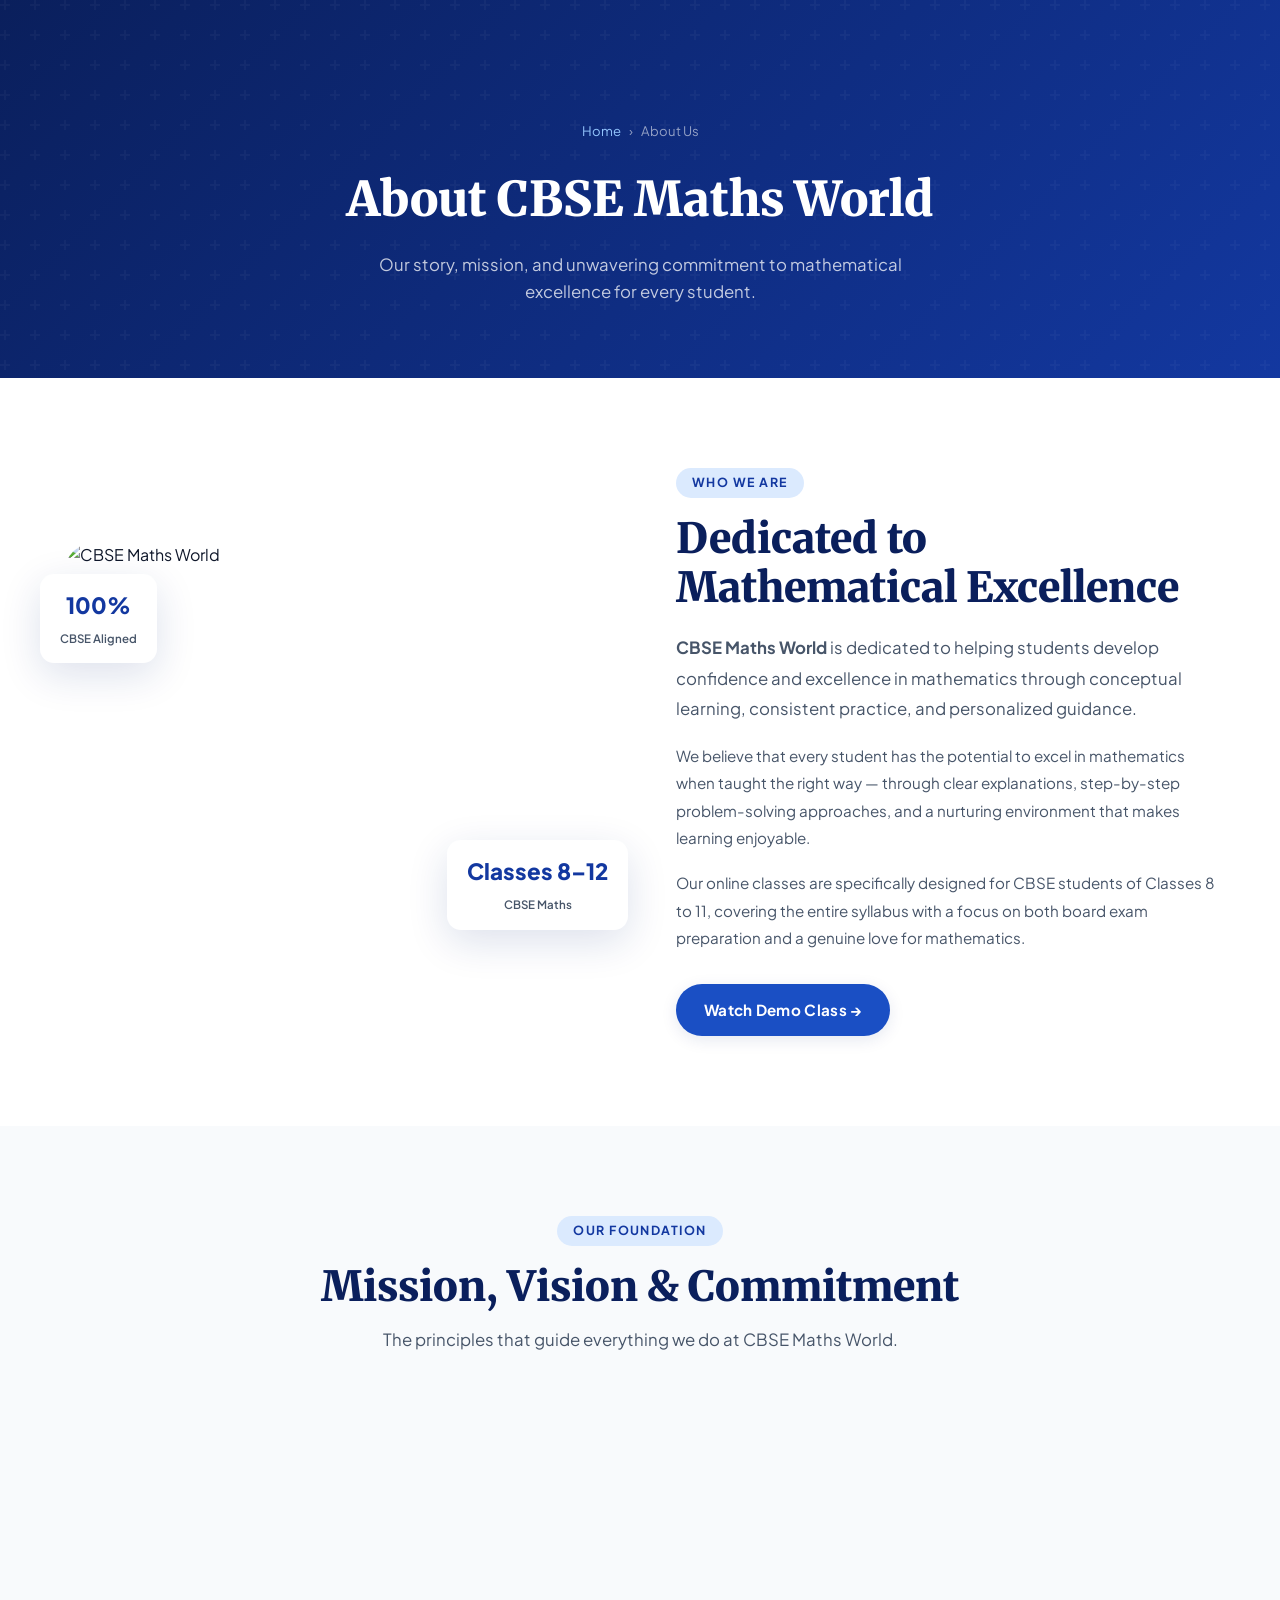
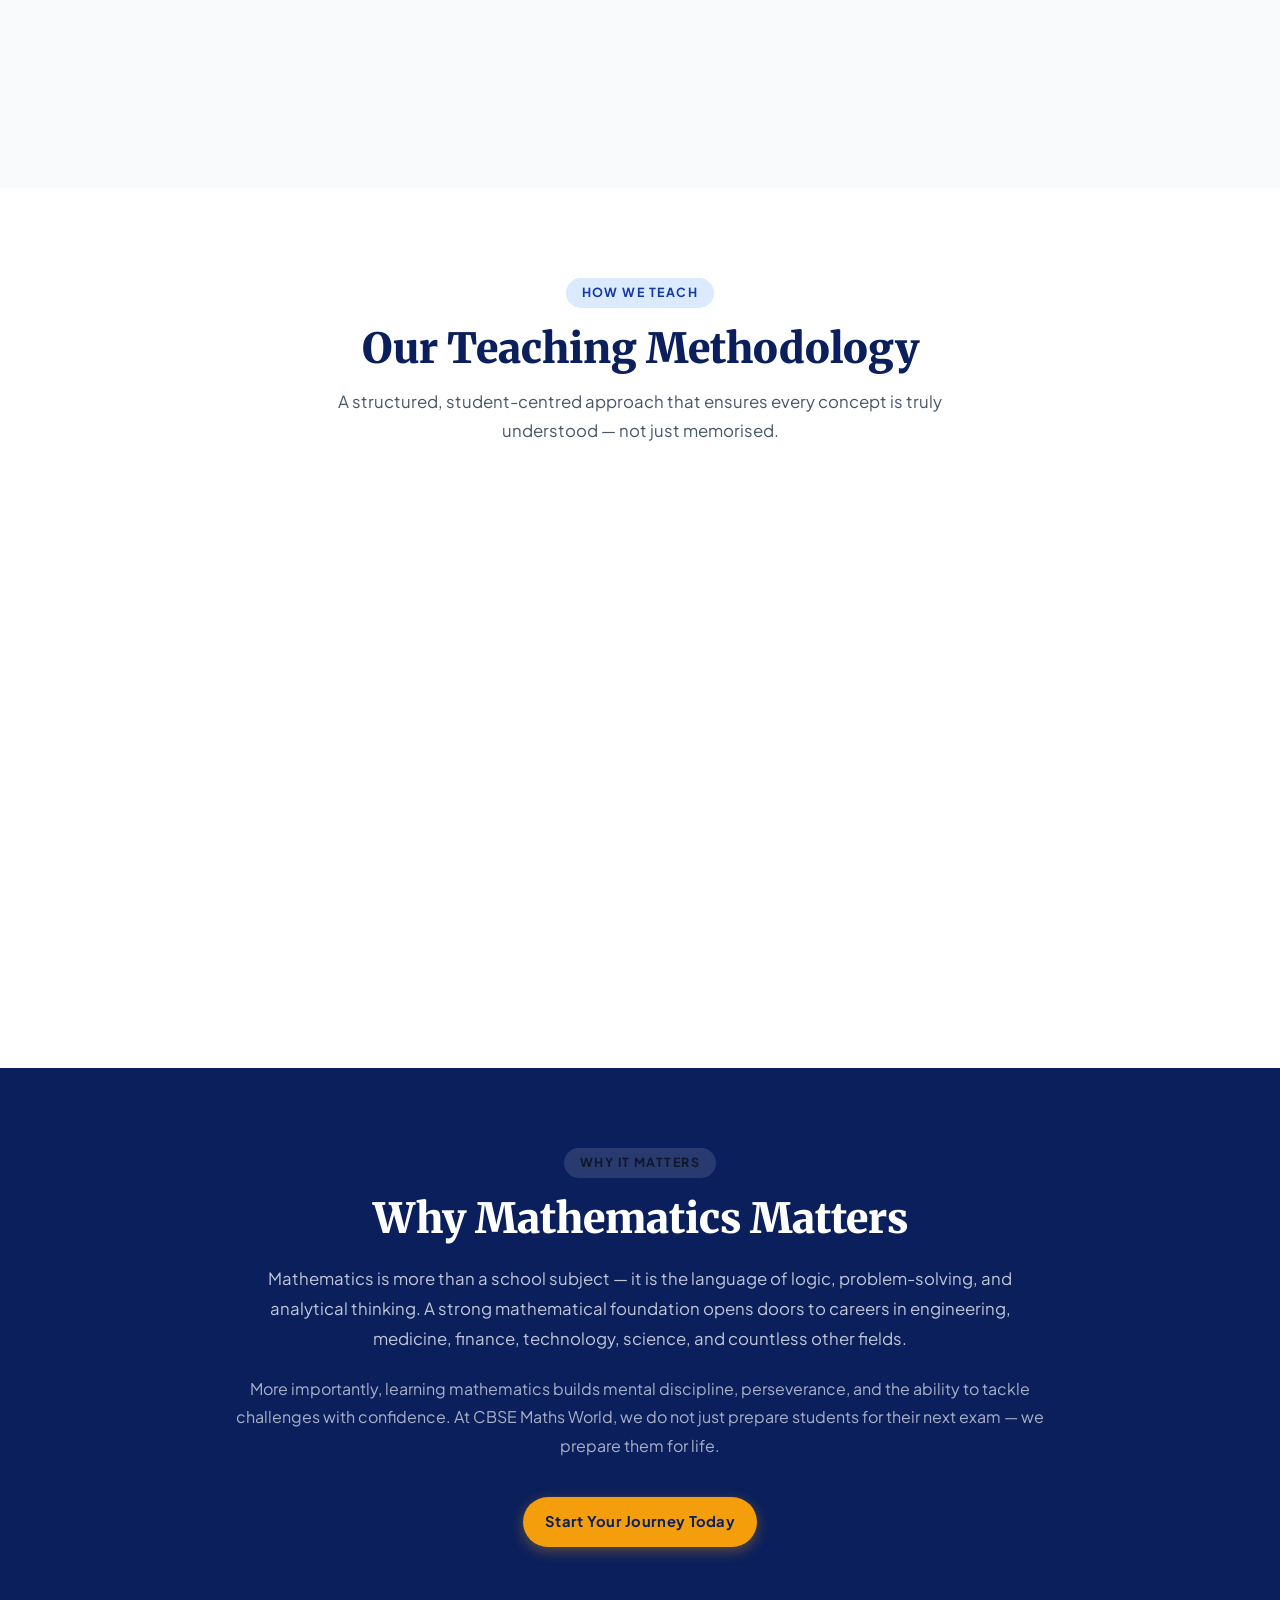
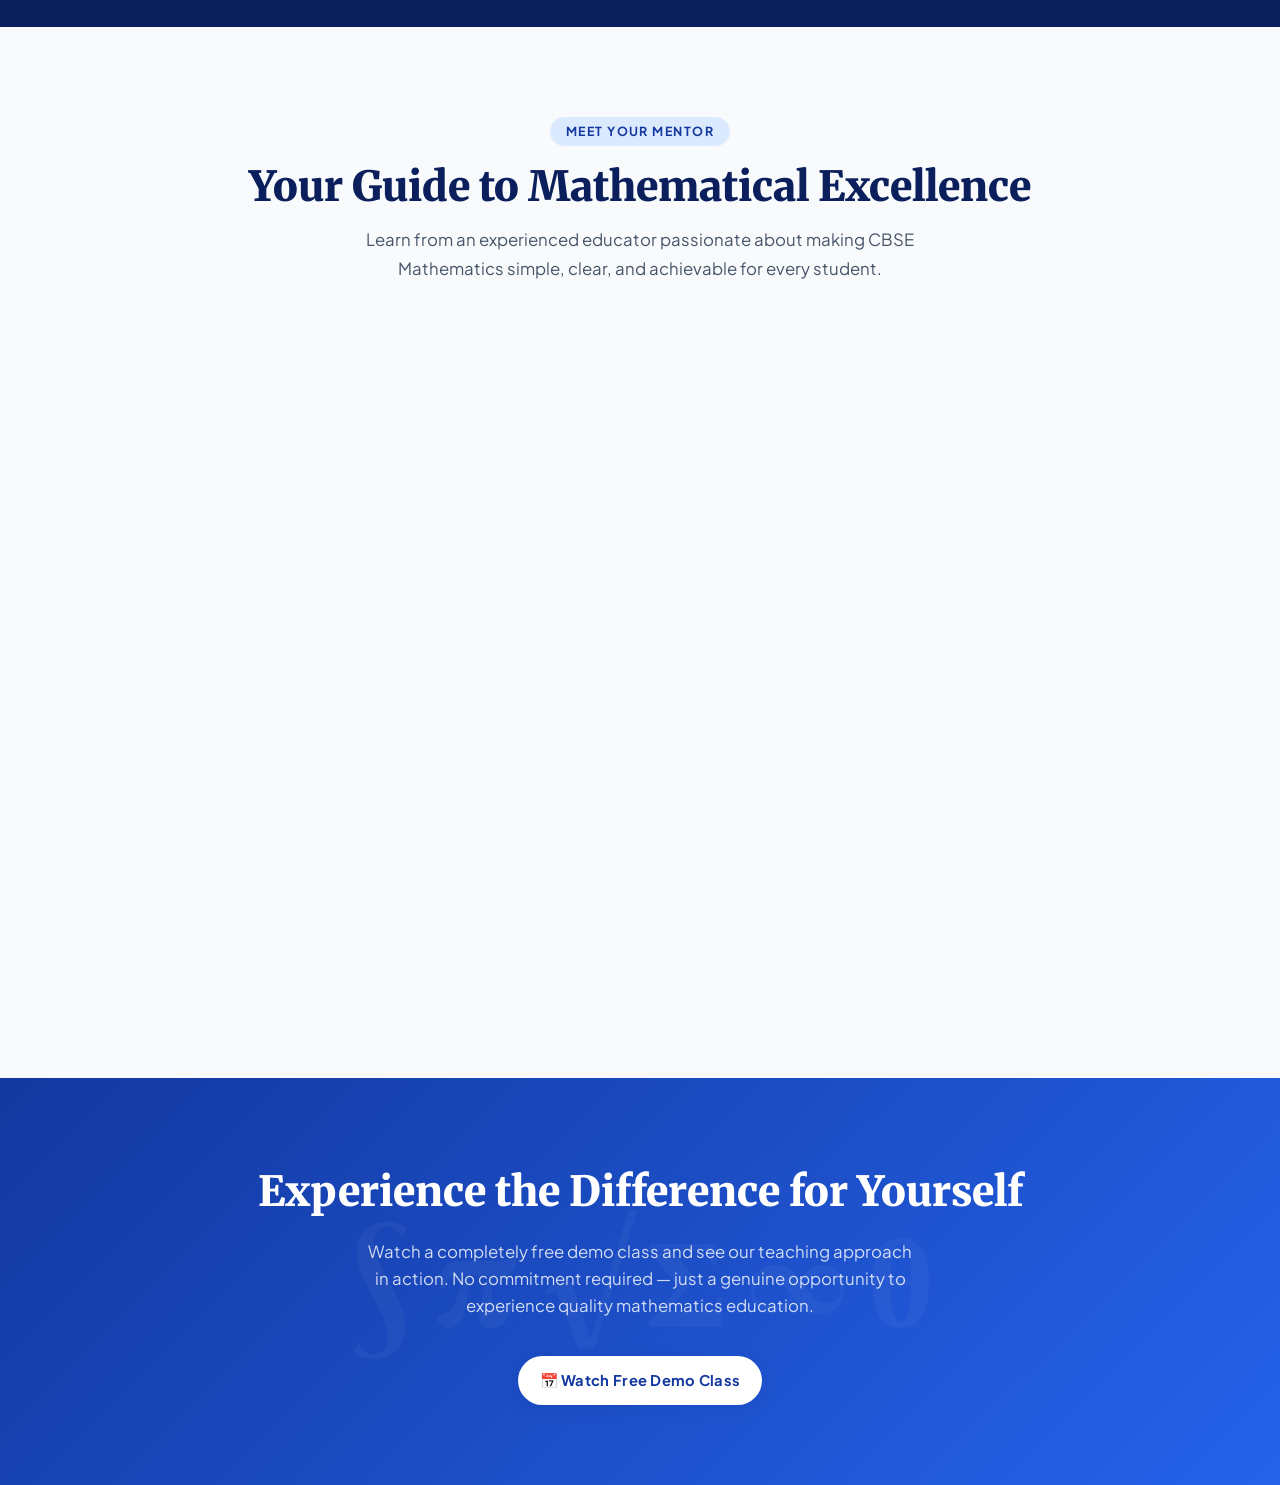
==== pages/about.html @ 52f7e792 "Initial commit" ====
<!DOCTYPE html>
<html lang="en">
<head>
  <meta charset="UTF-8">
  <meta name="viewport" content="width=device-width, initial-scale=1.0">
  <title>About Us | CBSE Maths World</title>
  <meta name="description" content="Learn about CBSE Maths World — our mission, vision, teaching methodology, and commitment to student success in CBSE Mathematics.">
  <link rel="stylesheet" href="../css/style.css">
</head>
<body data-page="About Us">

<div id="nav-placeholder"></div>

<!-- Page Hero -->
<section class="page-hero">
  <div class="container">
    <div class="breadcrumb">
      <a href="../index.html">Home</a>
      <span>›</span>
      <span>About Us</span>
    </div>
    <h1>About CBSE Maths World</h1>
    <p>Our story, mission, and unwavering commitment to mathematical excellence for every student.</p>
  </div>
</section>

<!-- ============ INTRO ============ -->
<section class="about-intro">
  <div class="container">
    <div class="about-grid">
      <div class="about-image-block">
        <img 
          src="../images/institution.jpeg" 
          alt="CBSE Maths World" 
          style="width:100%;height:420px;object-fit:cover;border-radius:var(--radius-xl);"
        >
        <div class="about-stat-chip chip-1">
          <strong>Classes 8–12</strong>
          <span>CBSE Maths</span>
        </div>
        <div class="about-stat-chip chip-2">
          <strong>100%</strong>
          <span>CBSE Aligned</span>
        </div>
      </div>
      <div>
        <div class="section-label">Who We Are</div>
        <h2 class="section-title" style="margin-bottom:20px;">Dedicated to Mathematical Excellence</h2>
        <p style="font-size:1.05rem;color:var(--grey-600);line-height:1.8;margin-bottom:18px;">
          <strong>CBSE Maths World</strong> is dedicated to helping students develop confidence and excellence in mathematics through conceptual learning, consistent practice, and personalized guidance.
        </p>
        <p style="font-size:.95rem;color:var(--grey-600);line-height:1.8;margin-bottom:18px;">
          We believe that every student has the potential to excel in mathematics when taught the right way — through clear explanations, step-by-step problem-solving approaches, and a nurturing environment that makes learning enjoyable.
        </p>
        <p style="font-size:.95rem;color:var(--grey-600);line-height:1.8;margin-bottom:32px;">
          Our online classes are specifically designed for CBSE students of Classes 8 to 11, covering the entire syllabus with a focus on both board exam preparation and a genuine love for mathematics.
        </p>
        <a href="../pages/contact.html" class="btn btn-blue">Watch Demo Class →</a>
      </div>
    </div>
  </div>
</section>

<!-- ============ MISSION VISION COMMITMENT ============ -->
<section style="background:var(--grey-50);">
  <div class="container">
    <div class="text-center">
      <div class="section-label">Our Foundation</div>
      <h2 class="section-title">Mission, Vision & Commitment</h2>
      <p class="section-subtitle">The principles that guide everything we do at CBSE Maths World.</p>
    </div>
    <div class="mvv-grid">
      <div class="mvv-card card-mission fade-in">
        <div class="mvv-icon">🎯</div>
        <h3>Our Mission</h3>
        <p>To make CBSE Mathematics accessible, understandable, and enjoyable for every student through simple, conceptual, and exam-oriented teaching that builds lasting confidence and academic success.</p>
      </div>
      <div class="mvv-card card-vision fade-in fade-in-delay-1">
        <div class="mvv-icon">🔭</div>
        <h3>Our Vision</h3>
        <p>To become the most trusted online destination for CBSE Mathematics education — where every student experiences the joy of understanding mathematics and achieves their highest potential in examinations and beyond.</p>
      </div>
      <div class="mvv-card card-commit fade-in fade-in-delay-2">
        <div class="mvv-icon">🤝</div>
        <h3>Our Commitment</h3>
        <p>We are committed to every student's growth — providing consistent support, honest feedback, regular progress updates, and an encouraging environment where no student is left behind.</p>
      </div>
    </div>
  </div>
</section>

<!-- ============ TEACHING METHODOLOGY ============ -->
<section style="background:var(--white);">
  <div class="container">
    <div class="text-center">
      <div class="section-label">How We Teach</div>
      <h2 class="section-title">Our Teaching Methodology</h2>
      <p class="section-subtitle">A structured, student-centred approach that ensures every concept is truly understood — not just memorised.</p>
    </div>
    <div class="methodology-grid">
      <div class="method-item fade-in">
        <div class="method-num">1</div>
        <div>
          <h4>Concept Introduction</h4>
          <p>Each topic begins with a clear, engaging introduction that connects mathematics to real-life situations, making abstract concepts immediately relatable and understandable.</p>
        </div>
      </div>
      <div class="method-item fade-in fade-in-delay-1">
        <div class="method-num">2</div>
        <div>
          <h4>Worked Examples</h4>
          <p>Step-by-step solutions to carefully selected problems build understanding progressively — from simple to complex, ensuring no student feels lost at any stage.</p>
        </div>
      </div>
      <div class="method-item fade-in fade-in-delay-2">
        <div class="method-num">3</div>
        <div>
          <h4>Guided Practice</h4>
          <p>Students solve problems with teacher support, reinforcing learning and building problem-solving skills through active engagement rather than passive observation.</p>
        </div>
      </div>
      <div class="method-item fade-in fade-in-delay-3">
        <div class="method-num">4</div>
        <div>
          <h4>Independent Practice</h4>
          <p>Assignments and worksheets allow students to apply what they have learnt independently, strengthening retention and identifying any areas that need further attention.</p>
        </div>
      </div>
      <div class="method-item fade-in">
        <div class="method-num">5</div>
        <div>
          <h4>Doubt Resolution</h4>
          <p>Every question is valued. Dedicated doubt-clearing time ensures students gain complete clarity on all topics before moving ahead.</p>
        </div>
      </div>
      <div class="method-item fade-in fade-in-delay-1">
        <div class="method-num">6</div>
        <div>
          <h4>Assessment & Feedback</h4>
          <p>Regular tests and personalised feedback help students track their progress, celebrate improvements, and stay focused on their academic goals.</p>
        </div>
      </div>
    </div>
  </div>
</section>

<!-- ============ WHY MATHS MATTERS ============ -->
<section style="background:var(--blue-900);padding:80px 0;">
  <div class="container container-sm text-center">
    <div class="section-label" style="background:rgba(255,255,255,.12);color:var(--white-200);">Why It Matters</div>
    <h2 class="section-title" style="color:var(--white);margin-bottom:20px;">Why Mathematics Matters</h2>
    <p style="font-size:1.05rem;color:rgba(255,255,255,.75);line-height:1.8;margin-bottom:20px;">
      Mathematics is more than a school subject — it is the language of logic, problem-solving, and analytical thinking. A strong mathematical foundation opens doors to careers in engineering, medicine, finance, technology, science, and countless other fields.
    </p>
    <p style="font-size:1rem;color:rgba(255,255,255,.65);line-height:1.8;margin-bottom:36px;">
      More importantly, learning mathematics builds mental discipline, perseverance, and the ability to tackle challenges with confidence. At CBSE Maths World, we do not just prepare students for their next exam — we prepare them for life.
    </p>
    <a href="../pages/contact.html" class="btn btn-primary btn-lg">Start Your Journey Today</a>
  </div>
</section>

<!-- ============ MENTOR SECTION ============ -->
<section class="mentor-section">
  <div class="container">
    <div class="text-center">
      <div class="section-label">Meet Your Mentor</div>
      <h2 class="section-title">Your Guide to Mathematical Excellence</h2>
      <p class="section-subtitle" style="margin-bottom:32px;">Learn from an experienced educator passionate about making CBSE Mathematics simple, clear, and achievable for every student.</p>
    </div>
    <div class="mentor-card fade-in">
      <div class="mentor-avatar" style="background:none;border:none;">
        <img 
          src="../images/mentor.jpeg" 
          alt="Sreejith — CBSE Maths World"
          style="width:140px;height:140px;border-radius:50%;object-fit:cover;object-position:top;border:3px solid var(--blue-300);"
        >
      </div>
      <h3>SREEJITH C</h3>
      <p class="mentor-title">CBSE Mathematics Expert | Online Educator</p>
      <p>With over 18 years of experience as a CBSE Mathematics teacher, I am passionate about helping students achieve academic excellence through concept-based learning. My dedication to education has earned appreciation from the Central Government, and I have successfully guided more than 1,000 students from India and around the world. My goal is to make Mathematics simple, engaging, and confidence-building for every learner.</p>
      <div style="margin-top:28px;padding-top:24px;border-top:1px solid var(--grey-200);display:flex;gap:24px;justify-content:center;flex-wrap:wrap;">
        <div style="text-align:center;">
          <strong style="display:block;font-size:1.4rem;color:var(--blue-700);font-weight:800;">18+</strong>
          <span style="font-size:.75rem;color:var(--grey-400);font-weight:600;text-transform:uppercase;letter-spacing:.06em;">Years </span>
        </div>
        <div style="text-align:center;">
          <strong style="display:block;font-size:1.4rem;color:var(--blue-700);font-weight:800;">1000+</strong>  
          <span style="font-size:.75rem;color:var(--grey-400);font-weight:600;text-transform:uppercase;letter-spacing:.06em;">Students Taught</span>
        </div>
        <div style="text-align:center;">
          <strong style="display:block;font-size:1.4rem;color:var(--blue-700);font-weight:800;">MSc Mathematics, B.Ed Maths, MSc Psycology</strong>
          <span style="font-size:.75rem;color:var(--grey-400);font-weight:600;text-transform:uppercase;letter-spacing:.06em;">Qualification</span>
        </div>
      </div>
    </div>
  </div>
</section>

<!-- CTA -->
<section class="cta-banner">
  <div class="container">
    <h2>Experience the Difference for Yourself</h2>
    <p>Watch a completely free demo class and see our teaching approach in action. No commitment required — just a genuine opportunity to experience quality mathematics education.</p>
    <div class="cta-btns">
      <a href="../pages/contact.html" class="btn btn-white btn-lg">📅 Watch Free Demo Class</a>
    </div>
  </div>
</section>

<div id="footer-placeholder"></div>
<script src="../js/components.js"></script>
</body>
</html>
---- css/style.css ----
/* =============================================
   CBSE MATHS WORLD — Main Stylesheet
   ============================================= */

@import url('https://fonts.googleapis.com/css2?family=Plus+Jakarta+Sans:wght@300;400;500;600;700;800&family=Merriweather:wght@400;700;900&display=swap');

/* ── CSS Variables ── */
:root {
  --blue-900: #0a1f5c;
  --blue-800: #0d2878;
  --blue-700: #1338a0;
  --blue-600: #1a4fc4;
  --blue-500: #2563eb;
  --blue-400: #3b82f6;
  --blue-300: #93c5fd;
  --blue-100: #dbeafe;
  --blue-50:  #eff6ff;
  --gold:     #f59e0b;
  --gold-lt:  #fef3c7;
  --white:    #ffffff;
  --grey-50:  #f8fafc;
  --grey-100: #f1f5f9;
  --grey-200: #e2e8f0;
  --grey-400: #94a3b8;
  --grey-600: #475569;
  --grey-800: #1e293b;
  --text-dark: #0f172a;

  --font-display: 'Merriweather', Georgia, serif;
  --font-body: 'Plus Jakarta Sans', system-ui, sans-serif;

  --radius-sm: 8px;
  --radius-md: 14px;
  --radius-lg: 22px;
  --radius-xl: 32px;

  --shadow-sm: 0 1px 3px rgba(0,0,0,.08), 0 1px 2px rgba(0,0,0,.06);
  --shadow-md: 0 4px 16px rgba(13,40,120,.10);
  --shadow-lg: 0 12px 40px rgba(13,40,120,.14);
  --shadow-xl: 0 24px 64px rgba(13,40,120,.18);

  --transition: .25s cubic-bezier(.4,0,.2,1);
}

/* ── Reset ── */
*, *::before, *::after { box-sizing: border-box; margin: 0; padding: 0; }
html { scroll-behavior: smooth; font-size: 16px; }
body {
  font-family: var(--font-body);
  color: var(--text-dark);
  background: var(--white);
  line-height: 1.6;
  -webkit-font-smoothing: antialiased;
}
img { max-width: 100%; display: block; }
a { color: inherit; text-decoration: none; }
ul { list-style: none; }
button { cursor: pointer; border: none; background: none; font-family: inherit; }
input, textarea, select { font-family: inherit; }

/* ── Utility ── */
.container { max-width: 1200px; margin: 0 auto; padding: 0 24px; }
.container-sm { max-width: 860px; margin: 0 auto; padding: 0 24px; }
.text-center { text-align: center; }
.text-blue { color: var(--blue-600); }
.text-gold  { color: var(--gold); }
.hidden { display: none !important; }

/* ── Buttons ── */
.btn {
  display: inline-flex;
  align-items: center;
  gap: 8px;
  padding: 14px 28px;
  border-radius: 50px;
  font-weight: 700;
  font-size: .95rem;
  letter-spacing: .02em;
  transition: var(--transition);
  white-space: nowrap;
}
.btn-primary {
  background: var(--gold);
  color: var(--blue-900);
  box-shadow: 0 4px 14px rgba(245,158,11,.35);
}
.btn-primary:hover {
  background: #d97706;
  transform: translateY(-2px);
  box-shadow: 0 8px 24px rgba(245,158,11,.45);
}
.btn-outline {
  border: 2px solid rgba(255,255,255,.6);
  color: var(--white);
  background: rgba(255,255,255,.08);
  backdrop-filter: blur(4px);
}
.btn-outline:hover {
  background: rgba(255,255,255,.18);
  border-color: var(--white);
  transform: translateY(-2px);
}
.btn-blue {
  background: var(--blue-600);
  color: var(--white);
  box-shadow: var(--shadow-md);
}
.btn-blue:hover {
  background: var(--blue-700);
  transform: translateY(-2px);
  box-shadow: var(--shadow-lg);
}
.btn-white {
  background: var(--white);
  color: var(--blue-700);
  box-shadow: var(--shadow-md);
  font-weight: 700;
}
.btn-white:hover {
  background: var(--blue-50);
  transform: translateY(-2px);
}
.btn-lg { padding: 17px 36px; font-size: 1.05rem; }

/* ── Section Headings ── */
.section-label {
  display: inline-block;
  background: var(--blue-100);
  color: var(--blue-700);
  font-size: .78rem;
  font-weight: 700;
  letter-spacing: .12em;
  text-transform: uppercase;
  padding: 5px 16px;
  border-radius: 50px;
  margin-bottom: 16px;
}
.section-title {
  font-family: var(--font-display);
  font-size: clamp(1.8rem, 3.5vw, 2.6rem);
  font-weight: 900;
  line-height: 1.2;
  color: var(--blue-900);
  margin-bottom: 14px;
}
.section-subtitle {
  font-size: 1.05rem;
  color: var(--grey-600);
  max-width: 620px;
  margin: 0 auto 48px;
  line-height: 1.7;
}
section { padding: 90px 0; }

/* ============================================
   NAVIGATION
   ============================================ */
.navbar {
  position: fixed;
  top: 0; left: 0; right: 0;
  z-index: 1000;
  background: rgba(255,255,255,.97);
  backdrop-filter: blur(12px);
  border-bottom: 1px solid var(--grey-200);
  transition: box-shadow var(--transition);
}
.navbar.scrolled { box-shadow: var(--shadow-md); }
.nav-inner {
  display: flex;
  align-items: center;
  justify-content: space-between;
  height: 72px;
}
.nav-logo { display: flex; align-items: center; gap: 12px; text-decoration: none; }
.nav-logo-icon {
  width: 44px; height: 44px;
  background: var(--blue-600);
  border-radius: var(--radius-sm);
  display: flex; align-items: center; justify-content: center;
  font-size: 1.4rem;
}
.nav-logo-text { line-height: 1.1; }
.nav-logo-text strong {
  display: block;
  font-size: 1rem;
  font-weight: 800;
  color: var(--blue-900);
  letter-spacing: -.01em;
}
.nav-logo-text span {
  font-size: .72rem;
  font-weight: 600;
  color: var(--blue-500);
  letter-spacing: .06em;
  text-transform: uppercase;
}
.nav-links { display: flex; align-items: center; gap: 4px; }
.nav-links a {
  padding: 8px 16px;
  border-radius: 8px;
  font-size: .9rem;
  font-weight: 600;
  color: var(--grey-600);
  transition: var(--transition);
}
.nav-links a:hover, .nav-links a.active {
  color: var(--blue-600);
  background: var(--blue-50);
}
.nav-cta { display: flex; align-items: center; gap: 12px; }
.nav-cta .btn { padding: 10px 22px; font-size: .88rem; }

/* Hamburger */
.hamburger { display: none; flex-direction: column; gap: 5px; padding: 6px; }
.hamburger span {
  display: block; width: 24px; height: 2px;
  background: var(--blue-900);
  border-radius: 2px;
  transition: var(--transition);
}
.hamburger.open span:nth-child(1) { transform: translateY(7px) rotate(45deg); }
.hamburger.open span:nth-child(2) { opacity: 0; }
.hamburger.open span:nth-child(3) { transform: translateY(-7px) rotate(-45deg); }

/* Mobile Nav */
.mobile-menu {
  display: none;
  position: fixed;
  top: 72px; left: 0; right: 0;
  background: var(--white);
  border-bottom: 1px solid var(--grey-200);
  padding: 20px 24px 28px;
  z-index: 999;
  box-shadow: var(--shadow-lg);
  flex-direction: column;
  gap: 4px;
}
.mobile-menu.open { display: flex; }
.mobile-menu a {
  padding: 12px 16px;
  border-radius: var(--radius-sm);
  font-weight: 600;
  color: var(--grey-800);
  font-size: .95rem;
  transition: var(--transition);
}
.mobile-menu a:hover { background: var(--blue-50); color: var(--blue-600); }
.mobile-menu .btn { margin-top: 12px; justify-content: center; }

/* ============================================
   HERO SECTION
   ============================================ */
.hero {
  min-height: 100vh;
  background: linear-gradient(135deg, var(--blue-900) 0%, var(--blue-700) 50%, var(--blue-500) 100%);
  position: relative;
  overflow: hidden;
  display: flex;
  align-items: center;
  padding-top: 72px;
}
.hero-bg {
  position: absolute;
  inset: 0;
  overflow: hidden;
  pointer-events: none;
}
/* Animated Math Symbols */
.math-symbol {
  position: absolute;
  font-family: var(--font-display);
  color: rgba(255,255,255,.06);
  font-size: clamp(2rem, 5vw, 5rem);
  font-weight: 900;
  user-select: none;
  animation: floatSymbol 12s ease-in-out infinite;
}
.math-symbol:nth-child(1)  { top: 8%;  left: 5%;   font-size: 3rem;   animation-delay: 0s; }
.math-symbol:nth-child(2)  { top: 20%; right: 8%;  font-size: 4.5rem; animation-delay: -2s; }
.math-symbol:nth-child(3)  { top: 55%; left: 3%;   font-size: 2.5rem; animation-delay: -4s; }
.math-symbol:nth-child(4)  { top: 70%; right: 12%; font-size: 3.5rem; animation-delay: -6s; }
.math-symbol:nth-child(5)  { top: 30%; left: 18%;  font-size: 2rem;   animation-delay: -1s; }
.math-symbol:nth-child(6)  { top: 85%; left: 25%;  font-size: 4rem;   animation-delay: -3s; }
.math-symbol:nth-child(7)  { top: 15%; right: 25%; font-size: 2.5rem; animation-delay: -5s; }
.math-symbol:nth-child(8)  { top: 45%; right: 3%;  font-size: 3rem;   animation-delay: -7s; }
.math-symbol:nth-child(9)  { top: 60%; left: 40%;  font-size: 5rem;   animation-delay: -2.5s; }
.math-symbol:nth-child(10) { top: 5%;  left: 50%;  font-size: 2.8rem; animation-delay: -4.5s; }

@keyframes floatSymbol {
  0%, 100% { transform: translateY(0px) rotate(0deg); opacity: .06; }
  33%       { transform: translateY(-18px) rotate(8deg); opacity: .10; }
  66%       { transform: translateY(10px) rotate(-5deg); opacity: .07; }
}

/* Geometric circles */
.hero-circle {
  position: absolute;
  border-radius: 50%;
  background: rgba(255,255,255,.04);
  border: 1px solid rgba(255,255,255,.08);
}
.hero-circle-1 { width: 520px; height: 520px; top: -180px; right: -120px; }
.hero-circle-2 { width: 300px; height: 300px; bottom: -80px; left: -60px; }
.hero-circle-3 { width: 180px; height: 180px; top: 40%; right: 15%; }

.hero-grid {
  display: grid;
  grid-template-columns: 1fr 1fr;
  gap: 60px;
  align-items: center;
  padding: 80px 0;
  position: relative;
  z-index: 2;
}
.hero-badge {
  display: inline-flex;
  align-items: center;
  gap: 8px;
  background: rgba(255,255,255,.12);
  border: 1px solid rgba(255,255,255,.2);
  color: var(--blue-100);
  font-size: .8rem;
  font-weight: 700;
  letter-spacing: .1em;
  text-transform: uppercase;
  padding: 7px 16px;
  border-radius: 50px;
  margin-bottom: 24px;
}
.hero-badge span { width: 6px; height: 6px; background: var(--gold); border-radius: 50%; display: block; }
.hero h1 {
  font-family: var(--font-display);
  font-size: clamp(2.2rem, 4.5vw, 3.4rem);
  font-weight: 900;
  color: var(--white);
  line-height: 1.18;
  margin-bottom: 16px;
}
.hero h1 em {
  font-style: normal;
  color: var(--gold);
}
.hero-sub {
  font-size: 1.05rem;
  font-weight: 600;
  color: var(--blue-200, #93c5fd);
  margin-bottom: 14px;
  letter-spacing: .04em;
}
.hero-desc {
  font-size: 1rem;
  color: rgba(255,255,255,.78);
  line-height: 1.75;
  margin-bottom: 36px;
  max-width: 520px;
}
.hero-btns { display: flex; gap: 14px; flex-wrap: wrap; margin-bottom: 44px; }
.hero-stats { display: flex; gap: 32px; flex-wrap: wrap; }
.hero-stat strong {
  display: block;
  font-size: 1.6rem;
  font-weight: 800;
  color: var(--white);
  line-height: 1;
}
.hero-stat span {
  font-size: .78rem;
  font-weight: 600;
  color: rgba(255,255,255,.6);
  text-transform: uppercase;
  letter-spacing: .06em;
}

/* Hero Illustration Panel */
.hero-visual {
  display: flex;
  justify-content: center;
  align-items: center;
}
.hero-card-stack {
  position: relative;
  width: 360px;
  height: 420px;
}
.hero-main-card {
  background: rgba(255,255,255,.12);
  backdrop-filter: blur(16px);
  border: 1px solid rgba(255,255,255,.22);
  border-radius: var(--radius-xl);
  padding: 32px;
  position: absolute;
  inset: 0;
}
.hero-formula-line {
  font-family: var(--font-display);
  color: var(--white);
  font-size: 1.1rem;
  margin-bottom: 16px;
  opacity: .9;
}
.hero-formula-line.dim { opacity: .5; font-size: .95rem; }
.formula-divider {
  height: 1px;
  background: rgba(255,255,255,.18);
  margin: 20px 0;
}
.hero-class-pills {
  display: flex; gap: 8px; flex-wrap: wrap; margin-top: 20px;
}
.class-pill {
  background: rgba(255,255,255,.15);
  border: 1px solid rgba(255,255,255,.25);
  color: var(--white);
  font-size: .78rem;
  font-weight: 700;
  padding: 6px 14px;
  border-radius: 50px;
}
.hero-floating-badge {
  position: absolute;
  background: var(--white);
  border-radius: var(--radius-md);
  padding: 12px 16px;
  display: flex;
  align-items: center;
  gap: 10px;
  box-shadow: var(--shadow-xl);
  animation: floatBadge 4s ease-in-out infinite;
}
.hero-floating-badge.badge-1 { top: -20px; right: -24px; }
.hero-floating-badge.badge-2 { bottom: 20px; left: -32px; animation-delay: -2s; }
.hfb-icon { font-size: 1.5rem; }
.hfb-text strong { display: block; font-size: .82rem; font-weight: 800; color: var(--blue-900); }
.hfb-text span   { font-size: .72rem; color: var(--grey-600); }

@keyframes floatBadge {
  0%, 100% { transform: translateY(0); }
  50%       { transform: translateY(-8px); }
}

/* ============================================
   WHY CHOOSE US
   ============================================ */
.why-section { background: var(--grey-50); }
.features-grid {
  display: grid;
  grid-template-columns: repeat(auto-fit, minmax(240px, 1fr));
  gap: 24px;
}
.feature-card {
  background: var(--white);
  border: 1px solid var(--grey-200);
  border-radius: var(--radius-lg);
  padding: 28px;
  transition: var(--transition);
  position: relative;
  overflow: hidden;
}
.feature-card::before {
  content: '';
  position: absolute;
  top: 0; left: 0; right: 0;
  height: 3px;
  background: linear-gradient(90deg, var(--blue-500), var(--blue-400));
  transform: scaleX(0);
  transform-origin: left;
  transition: var(--transition);
}
.feature-card:hover {
  border-color: var(--blue-300);
  box-shadow: var(--shadow-lg);
  transform: translateY(-4px);
}
.feature-card:hover::before { transform: scaleX(1); }
.feature-icon {
  width: 52px; height: 52px;
  background: var(--blue-50);
  border-radius: var(--radius-sm);
  display: flex; align-items: center; justify-content: center;
  font-size: 1.5rem;
  margin-bottom: 16px;
  transition: var(--transition);
}
.feature-card:hover .feature-icon {
  background: var(--blue-600);
  transform: scale(1.08);
}
.feature-card h3 {
  font-size: 1rem;
  font-weight: 700;
  color: var(--blue-900);
  margin-bottom: 8px;
}
.feature-card p { font-size: .88rem; color: var(--grey-600); line-height: 1.6; }

/* ============================================
   PHILOSOPHY (LEARN PRACTICE EXCEL)
   ============================================ */
.philosophy-section { background: var(--white); }
.philosophy-grid {
  display: grid;
  grid-template-columns: repeat(3, 1fr);
  gap: 2px;
  background: var(--grey-200);
  border-radius: var(--radius-xl);
  overflow: hidden;
  margin-top: 20px;
}
.philosophy-card {
  background: var(--white);
  padding: 52px 40px;
  text-align: center;
  position: relative;
  transition: var(--transition);
  overflow: hidden;
}
.philosophy-card:hover {
  background: var(--blue-900);
  z-index: 1;
}
.philosophy-card:hover .phil-num,
.philosophy-card:hover .phil-title,
.philosophy-card:hover .phil-desc { color: var(--white); }
.philosophy-card:hover .phil-icon-wrap { background: rgba(255,255,255,.15); }
.phil-num {
  font-family: var(--font-display);
  font-size: 5rem;
  font-weight: 900;
  color: var(--blue-100);
  line-height: 1;
  margin-bottom: 16px;
  transition: var(--transition);
}
.phil-icon-wrap {
  width: 72px; height: 72px;
  background: var(--blue-50);
  border-radius: 50%;
  display: flex; align-items: center; justify-content: center;
  font-size: 2rem;
  margin: 0 auto 20px;
  transition: var(--transition);
}
.phil-title {
  font-family: var(--font-display);
  font-size: 1.5rem;
  font-weight: 900;
  color: var(--blue-900);
  margin-bottom: 12px;
  transition: var(--transition);
}
.phil-desc {
  font-size: .92rem;
  color: var(--grey-600);
  line-height: 1.7;
  transition: var(--transition);
}

/* ============================================
   CLASSES SECTION
   ============================================ */
.classes-section { background: var(--blue-900); }
.classes-section .section-title { color: var(--white); }
.classes-section .section-subtitle { color: rgba(255,255,255,.65); }
.classes-grid {
  display: grid;
  grid-template-columns: repeat(4, 1fr);
  gap: 20px;
}
.class-card {
  background: rgba(255,255,255,.07);
  border: 1px solid rgba(255,255,255,.12);
  border-radius: var(--radius-lg);
  padding: 32px 24px;
  text-align: center;
  transition: var(--transition);
  cursor: pointer;
  position: relative;
  overflow: hidden;
}
.class-card::after {
  content: '';
  position: absolute;
  inset: 0;
  background: linear-gradient(135deg, rgba(37,99,235,.4), rgba(59,130,246,.2));
  opacity: 0;
  transition: var(--transition);
}
.class-card:hover {
  border-color: var(--blue-400);
  transform: translateY(-6px);
  box-shadow: 0 20px 50px rgba(0,0,0,.3);
}
.class-card:hover::after { opacity: 1; }
.class-number {
  font-family: var(--font-display);
  font-size: 3rem;
  font-weight: 900;
  color: var(--blue-400);
  line-height: 1;
  margin-bottom: 8px;
  position: relative; z-index: 1;
}
.class-card h3 {
  font-size: 1rem;
  font-weight: 700;
  color: var(--white);
  margin-bottom: 12px;
  position: relative; z-index: 1;
}
.class-card p {
  font-size: .83rem;
  color: rgba(255,255,255,.55);
  line-height: 1.6;
  position: relative; z-index: 1;
}
.class-card .btn { margin-top: 20px; position: relative; z-index: 1; font-size: .82rem; padding: 9px 20px; }
.classes-note {
  text-align: center;
  margin-top: 44px;
  padding: 20px 28px;
  background: rgba(255,255,255,.06);
  border: 1px solid rgba(255,255,255,.1);
  border-radius: var(--radius-md);
  color: rgba(255,255,255,.7);
  font-size: .9rem;
}
.classes-note strong { color: var(--gold); }

/* ============================================
   FEATURES STRIP
   ============================================ */
.features-strip { background: var(--grey-50); }
.strip-grid {
  display: grid;
  grid-template-columns: repeat(auto-fit, minmax(160px, 1fr));
  gap: 16px;
}
.strip-item {
  background: var(--white);
  border: 1px solid var(--grey-200);
  border-radius: var(--radius-md);
  padding: 24px 16px;
  text-align: center;
  transition: var(--transition);
}
.strip-item:hover {
  border-color: var(--blue-300);
  transform: translateY(-3px);
  box-shadow: var(--shadow-md);
}
.strip-icon { font-size: 1.8rem; margin-bottom: 10px; }
.strip-item span {
  font-size: .82rem;
  font-weight: 700;
  color: var(--blue-900);
  line-height: 1.3;
  display: block;
}

/* ============================================
   CTA BANNER
   ============================================ */
.cta-banner {
  background: linear-gradient(135deg, var(--blue-700), var(--blue-500));
  padding: 80px 0;
  text-align: center;
  position: relative;
  overflow: hidden;
}
.cta-banner::before {
  content: '∫ π √ Σ ∞ θ';
  position: absolute;
  font-family: var(--font-display);
  font-size: 8rem;
  font-weight: 900;
  color: rgba(255,255,255,.04);
  white-space: nowrap;
  top: 50%;
  left: 50%;
  transform: translate(-50%, -50%);
  pointer-events: none;
}
.cta-banner h2 {
  font-family: var(--font-display);
  font-size: clamp(1.8rem, 3.5vw, 2.6rem);
  font-weight: 900;
  color: var(--white);
  margin-bottom: 14px;
  position: relative;
}
.cta-banner p {
  font-size: 1.05rem;
  color: rgba(255,255,255,.8);
  margin-bottom: 36px;
  max-width: 560px;
  margin-left: auto;
  margin-right: auto;
  position: relative;
}
.cta-banner .btn { position: relative; }
.cta-btns { display: flex; gap: 16px; justify-content: center; flex-wrap: wrap; }

/* ============================================
   FOOTER
   ============================================ */
.footer {
  background: var(--blue-900);
  color: rgba(255,255,255,.75);
  padding: 72px 0 32px;
}
.footer-grid {
  display: grid;
  grid-template-columns: 1.8fr 1fr 1fr 1.4fr;
  gap: 48px;
  margin-bottom: 56px;
}
.footer-brand p {
  font-size: .88rem;
  line-height: 1.75;
  margin: 16px 0 24px;
  max-width: 280px;
}
.footer-social { display: flex; gap: 10px; }
.social-btn {
  width: 38px; height: 38px;
  background: rgba(255,255,255,.1);
  border: 1px solid rgba(255,255,255,.15);
  border-radius: var(--radius-sm);
  display: flex; align-items: center; justify-content: center;
  font-size: 1rem;
  transition: var(--transition);
  color: rgba(255,255,255,.7);
}
.social-btn:hover {
  background: var(--blue-600);
  border-color: var(--blue-600);
  color: var(--white);
  transform: translateY(-2px);
}
.footer-col h4 {
  font-size: .82rem;
  font-weight: 800;
  color: var(--white);
  text-transform: uppercase;
  letter-spacing: .1em;
  margin-bottom: 18px;
}
.footer-links { display: flex; flex-direction: column; gap: 10px; }
.footer-links a {
  font-size: .88rem;
  color: rgba(255,255,255,.65);
  transition: var(--transition);
  display: flex; align-items: center; gap: 6px;
}
.footer-links a:hover { color: var(--blue-300); padding-left: 4px; }
.footer-contact-item {
  display: flex;
  gap: 10px;
  align-items: flex-start;
  margin-bottom: 12px;
  font-size: .88rem;
}
.footer-contact-item .fci-icon {
  font-size: 1rem;
  margin-top: 1px;
  flex-shrink: 0;
}
.footer-contact-item p { color: rgba(255,255,255,.55); font-size: .8rem; margin-top: 2px; }
.footer-divider { border: none; border-top: 1px solid rgba(255,255,255,.1); margin-bottom: 28px; }
.footer-bottom {
  display: flex;
  justify-content: space-between;
  align-items: center;
  gap: 16px;
  flex-wrap: wrap;
}
.footer-bottom p { font-size: .82rem; color: rgba(255,255,255,.45); }
.footer-logo { display: flex; align-items: center; gap: 10px; }
.footer-logo .nav-logo-icon { width: 36px; height: 36px; font-size: 1.1rem; }
.footer-logo .nav-logo-text strong { font-size: .88rem; color: var(--white); }
.footer-logo .nav-logo-text span  { font-size: .65rem; color: var(--blue-300); }

/* ============================================
   PAGE HERO (Inner Pages)
   ============================================ */
.page-hero {
  background: linear-gradient(135deg, var(--blue-900), var(--blue-700));
  padding: 120px 0 72px;
  text-align: center;
  position: relative;
  overflow: hidden;
}
.page-hero::before {
  content: '';
  position: absolute; inset: 0;
  background: url("data:image/svg+xml,%3Csvg width='60' height='60' viewBox='0 0 60 60' xmlns='http://www.w3.org/2000/svg'%3E%3Cg fill='none' fill-rule='evenodd'%3E%3Cg fill='%23ffffff' fill-opacity='0.03'%3E%3Cpath d='M36 34v-4h-2v4h-4v2h4v4h2v-4h4v-2h-4zm0-30V0h-2v4h-4v2h4v4h2V6h4V4h-4zM6 34v-4H4v4H0v2h4v4h2v-4h4v-2H6zM6 4V0H4v4H0v2h4v4h2V6h4V4H6z'/%3E%3C/g%3E%3C/g%3E%3C/svg%3E");
}
.page-hero h1 {
  font-family: var(--font-display);
  font-size: clamp(2rem, 4vw, 3rem);
  font-weight: 900;
  color: var(--white);
  margin-bottom: 14px;
  position: relative;
}
.page-hero p {
  font-size: 1.05rem;
  color: rgba(255,255,255,.75);
  max-width: 560px;
  margin: 0 auto;
  position: relative;
}
.breadcrumb {
  display: flex;
  justify-content: center;
  align-items: center;
  gap: 8px;
  margin-bottom: 20px;
  font-size: .82rem;
  color: rgba(255,255,255,.55);
  position: relative;
}
.breadcrumb a { color: var(--blue-300); }
.breadcrumb a:hover { color: var(--white); }

/* ============================================
   ABOUT PAGE
   ============================================ */
.about-intro { background: var(--white); }
.about-grid {
  display: grid;
  grid-template-columns: 1fr 1fr;
  gap: 72px;
  align-items: center;
}
.about-image-block {
  position: relative;
}
.about-img-placeholder {
  background: linear-gradient(135deg, var(--blue-100), var(--blue-50));
  border: 2px dashed var(--blue-300);
  border-radius: var(--radius-xl);
  height: 420px;
  display: flex;
  flex-direction: column;
  align-items: center;
  justify-content: center;
  gap: 12px;
  color: var(--blue-500);
  font-size: .88rem;
  font-weight: 600;
}
.about-img-placeholder .img-icon { font-size: 3rem; }
.about-stat-chip {
  position: absolute;
  background: var(--white);
  border-radius: var(--radius-md);
  padding: 14px 20px;
  box-shadow: var(--shadow-lg);
  text-align: center;
}
.about-stat-chip.chip-1 { bottom: 32px; right: -24px; }
.about-stat-chip.chip-2 { top: 32px; left: -24px; }
.about-stat-chip strong { display: block; font-size: 1.4rem; font-weight: 800; color: var(--blue-700); }
.about-stat-chip span   { font-size: .72rem; font-weight: 600; color: var(--grey-600); }
.mvv-grid {
  display: grid;
  grid-template-columns: repeat(3, 1fr);
  gap: 24px;
}
.mvv-card {
  border-radius: var(--radius-lg);
  padding: 32px 24px;
  border: 1px solid var(--grey-200);
}
.mvv-card.card-mission { background: var(--blue-50); border-color: var(--blue-200); }
.mvv-card.card-vision  { background: var(--gold-lt); border-color: #fde68a; }
.mvv-card.card-commit  { background: #f0fdf4; border-color: #86efac; }
.mvv-icon { font-size: 2.2rem; margin-bottom: 16px; }
.mvv-card h3 { font-size: 1.1rem; font-weight: 800; color: var(--blue-900); margin-bottom: 10px; }
.mvv-card p  { font-size: .88rem; color: var(--grey-600); line-height: 1.7; }

.mentor-section { background: var(--grey-50); }
.mentor-card {
  background: var(--white);
  border: 1px solid var(--grey-200);
  border-radius: var(--radius-xl);
  padding: 48px;
  max-width: 700px;
  margin: 0 auto;
  text-align: center;
}
.mentor-avatar {
  width: 140px; height: 140px;
  border-radius: 50%;
  background: linear-gradient(135deg, var(--blue-100), var(--blue-50));
  border: 3px dashed var(--blue-300);
  display: flex;
  align-items: center;
  justify-content: center;
  font-size: 3rem;
  margin: 0 auto 24px;
}
.mentor-card h3 { font-size: 1.4rem; font-weight: 800; color: var(--blue-900); margin-bottom: 8px; }
.mentor-card .mentor-title { font-size: .9rem; color: var(--blue-600); font-weight: 600; margin-bottom: 16px; }
.mentor-card p  { font-size: .9rem; color: var(--grey-600); line-height: 1.75; }
.methodology-grid {
  display: grid;
  grid-template-columns: repeat(2, 1fr);
  gap: 24px;
}
.method-item {
  display: flex;
  gap: 16px;
  padding: 24px;
  background: var(--white);
  border: 1px solid var(--grey-200);
  border-radius: var(--radius-md);
  transition: var(--transition);
}
.method-item:hover { border-color: var(--blue-300); box-shadow: var(--shadow-md); }
.method-num {
  width: 40px; height: 40px; flex-shrink: 0;
  background: var(--blue-600);
  color: var(--white);
  border-radius: 50%;
  display: flex; align-items: center; justify-content: center;
  font-weight: 800; font-size: .9rem;
}
.method-item h4 { font-size: .95rem; font-weight: 700; color: var(--blue-900); margin-bottom: 6px; }
.method-item p  { font-size: .85rem; color: var(--grey-600); line-height: 1.6; }

/* ============================================
   STUDY MATERIALS PAGE
   ============================================ */
.materials-section { background: var(--white); }
.materials-filter {
  display: flex;
  gap: 10px;
  flex-wrap: wrap;
  margin-bottom: 40px;
  justify-content: center;
}
.filter-btn {
  padding: 9px 22px;
  border-radius: 50px;
  border: 1.5px solid var(--grey-200);
  font-size: .85rem;
  font-weight: 700;
  color: var(--grey-600);
  background: var(--white);
  cursor: pointer;
  transition: var(--transition);
}
.filter-btn:hover, .filter-btn.active {
  background: var(--blue-600);
  color: var(--white);
  border-color: var(--blue-600);
}
.materials-grid {
  display: grid;
  grid-template-columns: repeat(auto-fill, minmax(270px, 1fr));
  gap: 24px;
}
.material-card {
  background: var(--white);
  border: 1px solid var(--grey-200);
  border-radius: var(--radius-lg);
  padding: 28px;
  transition: var(--transition);
  position: relative;
  overflow: hidden;
}
.material-card:hover {
  border-color: var(--blue-300);
  transform: translateY(-4px);
  box-shadow: var(--shadow-lg);
}
.material-type {
  display: inline-flex;
  align-items: center;
  gap: 6px;
  background: var(--blue-50);
  color: var(--blue-600);
  font-size: .72rem;
  font-weight: 700;
  letter-spacing: .08em;
  text-transform: uppercase;
  padding: 4px 12px;
  border-radius: 50px;
  margin-bottom: 14px;
}
.material-card h3 { font-size: .98rem; font-weight: 700; color: var(--blue-900); margin-bottom: 8px; }
.material-card p  { font-size: .83rem; color: var(--grey-600); margin-bottom: 20px; line-height: 1.6; }
.material-meta {
  display: flex;
  justify-content: space-between;
  align-items: center;
  padding-top: 16px;
  border-top: 1px solid var(--grey-100);
}
.material-class {
  font-size: .75rem;
  font-weight: 700;
  color: var(--grey-400);
  background: var(--grey-100);
  padding: 3px 10px;
  border-radius: 50px;
}
.material-coming {
  font-size: .75rem;
  font-weight: 700;
  color: var(--gold);
  background: var(--gold-lt);
  padding: 3px 10px;
  border-radius: 50px;
}
.download-btn {
  display: inline-flex;
  align-items: center;
  gap: 6px;
  font-size: .8rem;
  font-weight: 700;
  color: var(--blue-600);
  padding: 6px 14px;
  border-radius: 50px;
  border: 1.5px solid var(--blue-200);
  background: var(--blue-50);
  transition: var(--transition);
}
.download-btn:hover { background: var(--blue-600); color: var(--white); border-color: var(--blue-600); }

/* ============================================
   CONTACT PAGE
   ============================================ */
.contact-section { background: var(--white); }
.contact-grid {
  display: grid;
  grid-template-columns: 1fr 1.5fr;
  gap: 60px;
  align-items: start;
}
.contact-info-card {
  background: var(--blue-900);
  border-radius: var(--radius-xl);
  padding: 44px 36px;
  color: var(--white);
}
.contact-info-card h3 {
  font-family: var(--font-display);
  font-size: 1.4rem;
  font-weight: 900;
  margin-bottom: 8px;
}
.contact-info-card p {
  font-size: .9rem;
  color: rgba(255,255,255,.7);
  margin-bottom: 36px;
  line-height: 1.7;
}
.contact-item {
  display: flex;
  gap: 14px;
  align-items: flex-start;
  padding: 16px 0;
  border-bottom: 1px solid rgba(255,255,255,.1);
}
.contact-item:last-of-type { border-bottom: none; }
.ci-icon {
  width: 44px; height: 44px; flex-shrink: 0;
  background: rgba(255,255,255,.1);
  border-radius: var(--radius-sm);
  display: flex; align-items: center; justify-content: center;
  font-size: 1.2rem;
}
.ci-text strong { display: block; font-size: .82rem; font-weight: 800; color: rgba(255,255,255,.5); text-transform: uppercase; letter-spacing: .06em; margin-bottom: 3px; }
.ci-text p { font-size: .95rem; color: var(--white); font-weight: 600; }
.ci-text span { font-size: .8rem; color: rgba(255,255,255,.5); }
.contact-social { margin-top: 28px; }
.contact-social p { font-size: .82rem; font-weight: 700; text-transform: uppercase; letter-spacing: .08em; color: rgba(255,255,255,.5); margin-bottom: 12px; }

.contact-form-block { }
.form-title { font-family: var(--font-display); font-size: 1.6rem; font-weight: 900; color: var(--blue-900); margin-bottom: 6px; }
.form-subtitle { font-size: .9rem; color: var(--grey-600); margin-bottom: 32px; }
.form-group { margin-bottom: 20px; }
.form-group label { display: block; font-size: .85rem; font-weight: 700; color: var(--blue-900); margin-bottom: 7px; }
.form-group input,
.form-group select,
.form-group textarea {
  width: 100%;
  padding: 12px 16px;
  border: 1.5px solid var(--grey-200);
  border-radius: var(--radius-sm);
  font-size: .92rem;
  color: var(--text-dark);
  background: var(--white);
  outline: none;
  transition: var(--transition);
}
.form-group input:focus,
.form-group select:focus,
.form-group textarea:focus {
  border-color: var(--blue-500);
  box-shadow: 0 0 0 3px rgba(37,99,235,.12);
}
.form-group textarea { resize: vertical; min-height: 110px; }
.form-row { display: grid; grid-template-columns: 1fr 1fr; gap: 16px; }
.form-success {
  display: none;
  padding: 16px 20px;
  background: #f0fdf4;
  border: 1px solid #86efac;
  border-radius: var(--radius-md);
  color: #166534;
  font-weight: 600;
  font-size: .9rem;
  margin-top: 12px;
}
.demo-banner-section {
  background: var(--blue-50);
  border: 1px solid var(--blue-200);
  border-radius: var(--radius-xl);
  padding: 44px;
  margin-top: 60px;
  text-align: center;
}
.demo-banner-section h3 {
  font-family: var(--font-display);
  font-size: 1.5rem;
  font-weight: 900;
  color: var(--blue-900);
  margin-bottom: 10px;
}
.demo-banner-section p {
  font-size: .95rem;
  color: var(--grey-600);
  margin-bottom: 28px;
}

/* ============================================
   COMING SOON PAGE
   ============================================ */
.coming-soon-wrapper {
  min-height: 60vh;
  display: flex;
  align-items: center;
  justify-content: center;
  text-align: center;
  padding: 80px 24px;
  background: var(--grey-50);
}
.coming-soon-card {
  max-width: 540px;
}
.coming-soon-icon {
  font-size: 4rem;
  margin-bottom: 24px;
}
.coming-soon-card h2 {
  font-family: var(--font-display);
  font-size: 2rem;
  font-weight: 900;
  color: var(--blue-900);
  margin-bottom: 14px;
}
.coming-soon-card p {
  font-size: 1rem;
  color: var(--grey-600);
  margin-bottom: 32px;
  line-height: 1.7;
}
.coming-badge {
  display: inline-block;
  background: var(--gold-lt);
  color: #92400e;
  font-weight: 800;
  font-size: .8rem;
  letter-spacing: .1em;
  text-transform: uppercase;
  padding: 7px 18px;
  border-radius: 50px;
  margin-bottom: 24px;
  border: 1px solid #fde68a;
}

/* ============================================
   SCROLL ANIMATIONS
   ============================================ */
.fade-in {
  opacity: 0;
  transform: translateY(24px);
  transition: opacity .6s ease, transform .6s ease;
}
.fade-in.visible {
  opacity: 1;
  transform: translateY(0);
}
.fade-in-delay-1 { transition-delay: .1s; }
.fade-in-delay-2 { transition-delay: .2s; }
.fade-in-delay-3 { transition-delay: .3s; }
.fade-in-delay-4 { transition-delay: .4s; }

/* ============================================
   RESPONSIVE
   ============================================ */
@media (max-width: 1024px) {
  .hero-grid        { grid-template-columns: 1fr; text-align: center; }
  .hero-visual      { display: none; }
  .hero-btns        { justify-content: center; }
  .hero-stats       { justify-content: center; }
  .hero-desc        { margin: 0 auto 36px; }
  .philosophy-grid  { grid-template-columns: 1fr; }
  .classes-grid     { grid-template-columns: repeat(2, 1fr); }
  .footer-grid      { grid-template-columns: 1fr 1fr; gap: 36px; }
  .about-grid       { grid-template-columns: 1fr; }
  .mvv-grid         { grid-template-columns: 1fr; }
  .contact-grid     { grid-template-columns: 1fr; }
}

@media (max-width: 768px) {
  .nav-links, .nav-cta { display: none; }
  .hamburger { display: flex; }
  .classes-grid     { grid-template-columns: repeat(2, 1fr); }
  .hero             { padding-top: 72px; }
  .hero-grid        { padding: 48px 0; }
  section           { padding: 64px 0; }
  .form-row         { grid-template-columns: 1fr; }
  .philosophy-grid  { grid-template-columns: 1fr; }
  .methodology-grid { grid-template-columns: 1fr; }
}

@media (max-width: 480px) {
  .classes-grid { grid-template-columns: 1fr; }
  .footer-grid  { grid-template-columns: 1fr; }
  .hero-btns    { flex-direction: column; align-items: center; }
  .strip-grid   { grid-template-columns: repeat(2, 1fr); }
}

/* ============================================
   RESPONSIVE OVERRIDES — ALL SCREEN SIZES
   ============================================ */

/* ── Large Desktop (1400px+) ── */
@media (min-width: 1400px) {
  .container { max-width: 1320px; }
  .hero h1 { font-size: 3.8rem; }
  .classes-grid { grid-template-columns: repeat(5, 1fr); gap: 20px; }
}

/* ── Desktop (1025px–1399px) ── */
@media (min-width: 1025px) and (max-width: 1399px) {
  .classes-grid { grid-template-columns: repeat(5, 1fr); gap: 14px; }
  .class-card { padding: 24px 16px; }
  .class-number { font-size: 2.4rem; }
  .strip-grid { grid-template-columns: repeat(8, 1fr) !important; gap: 10px; }
  .strip-item { padding: 16px 8px; }
  .strip-item span { font-size: .75rem; }
}

/* ── Tablet Landscape (769px–1024px) ── */
@media (max-width: 1024px) {
  /* Hero — single column, hide visual panel */
  .hero-grid {
    grid-template-columns: 1fr;
    text-align: center;
    padding: 48px 0 40px;
  }
  .hero-visual { display: none !important; }
  .hero h1 { font-size: clamp(2rem, 5vw, 3rem); }
  .hero-desc { margin: 0 auto 24px; }
  .hero-badge { display: inline-flex; }

  /* Buttons & stats stacked neatly */
  .hero-btns-wrap {
    display: flex !important;
    flex-direction: column;
    align-items: center;
    gap: 16px;
  }
  .hero-btns-inner {
    display: flex;
    gap: 12px;
    justify-content: center;
    flex-wrap: wrap;
  }
  .hero-stats-inner {
    display: flex;
    gap: 24px;
    justify-content: center;
  }

  /* Classes — 3 per row on tablet */
  .classes-grid { grid-template-columns: repeat(3, 1fr); gap: 16px; }

  /* Features strip — 4 per row */
  .strip-grid { grid-template-columns: repeat(4, 1fr) !important; gap: 12px; }

  /* Philosophy — single column */
  .philosophy-grid { grid-template-columns: 1fr; }
  .philosophy-card { padding: 36px 28px; }

  /* Footer — 2 columns */
  .footer-grid { grid-template-columns: 1fr 1fr; gap: 32px; }

  /* About */
  .about-grid { grid-template-columns: 1fr; }
  .about-stat-chip.chip-1 { right: 0; }
  .about-stat-chip.chip-2 { left: 0; }
  .mvv-grid { grid-template-columns: 1fr; }

  /* Contact */
  .contact-grid { grid-template-columns: 1fr; }

  /* Sections spacing */
  section { padding: 72px 0; }

  /* Formula ticker font */
  .formula-item { font-size: .85rem; }
}

/* ── Tablet Portrait (481px–768px) ── */
@media (max-width: 768px) {
  /* Nav */
  .nav-links, .nav-cta { display: none; }
  .hamburger { display: flex; }
  .nav-logo-text strong { font-size: .88rem; }

  /* Hero */
  .hero { padding-top: 72px; min-height: auto; }
  .hero-grid { padding: 40px 0 32px; }
  .hero h1 { font-size: clamp(1.8rem, 6vw, 2.6rem); }
  .hero-sub { font-size: .95rem; }
  .hero-desc { font-size: .92rem; }

  /* Buttons side by side */
  .hero-btns-inner {
    flex-direction: row;
    flex-wrap: wrap;
    justify-content: center;
    gap: 10px;
  }
  .btn-lg { padding: 12px 20px; font-size: .88rem; }

  /* Stats row */
  .hero-stats-inner { gap: 16px; }
  .hero-stat strong { font-size: 1.2rem; }
  .hero-stat span { font-size: .68rem; }

  /* Classes — 2 per row */
  .classes-grid { grid-template-columns: repeat(2, 1fr); gap: 12px; }
  .class-number { font-size: 2rem; }
  .class-card { padding: 20px 14px; }
  .class-card p { display: none; } /* hide long descriptions on mobile */

  /* Strip — 4 per row */
  .strip-grid { grid-template-columns: repeat(4, 1fr) !important; gap: 10px; }
  .strip-item { padding: 16px 8px; }
  .strip-icon img { width: 36px !important; }
  .strip-item span { font-size: .72rem; }

  /* Features grid */
  .features-grid { grid-template-columns: repeat(2, 1fr); gap: 14px; }
  .feature-card { padding: 20px; }

  /* Philosophy */
  .philosophy-grid { grid-template-columns: 1fr; gap: 2px; }
  .phil-num { font-size: 3.5rem; }

  /* Sections */
  section { padding: 56px 0; }
  .section-title { font-size: clamp(1.5rem, 4vw, 2rem); }
  .section-subtitle { font-size: .92rem; margin-bottom: 32px; }

  /* About */
  .about-img-placeholder { height: 280px; }
  .about-stat-chip { position: static; margin: 8px auto; display: block; width: fit-content; }
  .methodology-grid { grid-template-columns: 1fr; }

  /* Footer */
  .footer-grid { grid-template-columns: 1fr 1fr; gap: 28px; }
  .footer { padding: 52px 0 24px; }

  /* Contact form */
  .form-row { grid-template-columns: 1fr; gap: 0; }
  .contact-info-card { padding: 28px 20px; }

  /* CTA banner */
  .cta-banner { padding: 56px 0; }
  .cta-btns { flex-direction: column; align-items: center; gap: 12px; }

  /* Formula ticker */
  .formula-item { font-size: .78rem; }
  .formulas-ticker { gap: 18px; }

  /* Demo banner */
  .demo-banner-section { padding: 28px 20px; }
}

/* ── Mobile (320px–480px) ── */
@media (max-width: 480px) {
  /* Container padding */
  .container { padding: 0 16px; }

  /* Nav */
  .nav-logo-text strong { font-size: .8rem; }
  .nav-logo-text span { display: none; }
  .nav-inner { height: 60px; }
  .mobile-menu { top: 60px; }

  /* Hero */
  .hero { padding-top: 60px; }
  .hero-grid { padding: 32px 0 24px; }
  .hero h1 { font-size: clamp(1.6rem, 7vw, 2.2rem); }
  .hero-badge { font-size: .7rem; padding: 5px 12px; }

  /* Buttons stack vertically on very small phones */
  .hero-btns-inner { flex-direction: column; align-items: center; }
  .btn-lg { padding: 12px 24px; font-size: .88rem; width: 100%; justify-content: center; max-width: 300px; }

  /* Stats */
  .hero-stats-inner { gap: 12px; }
  .hero-stat strong { font-size: 1.1rem; }

  /* Classes — 1 per row on small phones */
  .classes-grid { grid-template-columns: 1fr; gap: 12px; }
  .class-card { padding: 20px; }
  .class-card p { display: block; font-size: .8rem; }

  /* Strip — 2 per row */
  .strip-grid { grid-template-columns: repeat(2, 1fr) !important; gap: 10px; }

  /* Features */
  .features-grid { grid-template-columns: 1fr; }

  /* Philosophy */
  .philosophy-card { padding: 28px 20px; }

  /* Footer — single column */
  .footer-grid { grid-template-columns: 1fr; gap: 28px; }
  .footer-brand p { max-width: 100%; }

  /* Sections */
  section { padding: 44px 0; }

  /* MVV cards */
  .mvv-grid { grid-template-columns: 1fr; gap: 14px; }

  /* Mentor card */
  .mentor-card { padding: 28px 20px; }

  /* Coming soon */
  .coming-soon-wrapper { padding: 48px 16px; }

  /* Formula ticker smaller */
  .formula-item { font-size: .7rem; }
  .formulas-ticker { gap: 14px; animation-duration: 18s; }

  /* Contact */
  .contact-info-card { padding: 24px 16px; }

  /* Page hero */
  .page-hero { padding: 100px 0 48px; }
  .page-hero h1 { font-size: 1.8rem; }

  /* Hide math bg symbols on mobile for performance */
  .math-symbol { display: none; }
}

/* ── Very Small (below 360px) ── */
@media (max-width: 360px) {
  .hero h1 { font-size: 1.5rem; }
  .btn-lg { font-size: .82rem; padding: 11px 18px; }
  .section-title { font-size: 1.4rem; }
  .strip-grid { grid-template-columns: repeat(2, 1fr) !important; }
  .classes-grid { grid-template-columns: 1fr; }
}

/* ── Hide old hero-btns/stats classes (replaced by inline divs) ── */
.hero-btns, .hero-stats { display: none !important; }

/* ── Formulas Ticker ── */
.formulas-ticker {
  display: inline-flex;
  align-items: center;
  gap: 28px;
  white-space: nowrap;
  animation: tickerScroll 25s linear infinite;
}
.formulas-ticker:hover { animation-play-state: paused; }
.formula-item {
  font-family: 'Merriweather', serif;
  color: rgba(255,255,255,.78);
  font-size: .95rem;
  flex-shrink: 0;
}
.formula-sep {
  color: rgba(255,255,255,.2);
  font-size: .6rem;
  flex-shrink: 0;
}
@keyframes tickerScroll {
  0%   { transform: translateX(0); }
  100% { transform: translateX(-50%); }
}

/* ── Strip icon image fix ── */
.strip-icon img { display: block; margin: 0 auto 10px; }
.strip-icon { font-size: unset; }
.btn-lg { padding: 13px 22px; font-size: .92rem; }

/* ============================================
   MOBILE FIXES — Phone Specific (max 768px)
   ============================================ */

/* ── Navbar mobile fix ── */
@media (max-width: 768px) {
  .nav-inner { height: 60px; }
  .mobile-menu { top: 60px; padding: 16px; }
  .mobile-menu a {
    padding: 14px 16px;
    font-size: 1rem;
    border-bottom: 1px solid var(--grey-100);
    border-radius: 0;
  }
  .mobile-menu a:last-child { border-bottom: none; }
  .mobile-menu .btn {
    margin-top: 16px;
    padding: 14px;
    font-size: .95rem;
    text-align: center;
    border-radius: 50px;
    width: 100%;
  }

  /* Hero mobile */
  .hero {
    padding-top: 60px !important;
    min-height: auto !important;
  }
  .hero-grid {
    grid-template-columns: 1fr !important;
    text-align: center !important;
    padding: 36px 0 28px !important;
    gap: 24px !important;
  }
  .hero-visual { display: none !important; }
  .hero h1 { font-size: clamp(1.7rem, 6vw, 2.4rem) !important; }
  .hero-sub { font-size: .9rem; }
  .hero-desc {
    font-size: .9rem !important;
    margin: 0 auto 20px !important;
    max-width: 100% !important;
  }
  .hero-badge { font-size: .72rem; padding: 5px 14px; }

  /* Buttons on mobile — side by side if possible, stack if not */
  div[style*="flex-wrap:nowrap"] {
    flex-wrap: wrap !important;
  }

  /* About page image */
  .about-img-placeholder { height: 240px; }
  .about-grid { grid-template-columns: 1fr !important; gap: 32px !important; }
  .about-stat-chip { position: static !important; display: block; width: fit-content; margin: 8px auto; }

  /* Contact page — stack columns */
  .contact-grid {
    grid-template-columns: 1fr !important;
    gap: 24px !important;
  }

  /* Philosophy */
  .philosophy-grid { grid-template-columns: 1fr !important; }
  .philosophy-card { padding: 28px 20px !important; }
  .phil-num { font-size: 3rem !important; }

  /* Classes */
  .classes-grid { grid-template-columns: repeat(2, 1fr) !important; gap: 12px !important; }
  .class-card { padding: 18px 12px !important; }
  .class-number { font-size: 2rem !important; }
  .class-card p { display: none; }

  /* Features strip */
  .strip-grid { grid-template-columns: repeat(4, 1fr) !important; gap: 8px !important; }
  .strip-item { padding: 14px 8px !important; }
  .strip-item span { font-size: .7rem !important; }

  /* Features grid */
  .features-grid { grid-template-columns: repeat(2, 1fr) !important; gap: 12px !important; }
  .feature-card { padding: 18px 14px !important; }

  /* Sections */
  section { padding: 52px 0 !important; }
  .section-title { font-size: clamp(1.5rem, 5vw, 2rem) !important; }
  .section-subtitle { font-size: .88rem !important; margin-bottom: 28px !important; }

  /* Footer */
  .footer-grid { grid-template-columns: 1fr 1fr !important; gap: 24px !important; }
  .footer { padding: 48px 0 24px !important; }
  .footer-bottom { flex-direction: column; text-align: center; gap: 8px; }

  /* MVV cards */
  .mvv-grid { grid-template-columns: 1fr !important; gap: 14px !important; }

  /* Methodology */
  .methodology-grid { grid-template-columns: 1fr !important; }

  /* CTA banner */
  .cta-banner { padding: 52px 0 !important; }
  .cta-btns { flex-direction: column !important; align-items: center !important; gap: 12px !important; }
  .cta-banner h2 { font-size: 1.6rem !important; }

  /* Page hero */
  .page-hero { padding: 90px 0 44px !important; }
  .page-hero h1 { font-size: 1.7rem !important; }

  /* Contact info card */
  .contact-info-card { padding: 24px 18px !important; }

  /* Form */
  .form-row { grid-template-columns: 1fr !important; gap: 0 !important; }

  /* Mentor card */
  .mentor-card { padding: 28px 18px !important; }

  /* Demo banner */
  .demo-banner-section { padding: 24px 16px !important; }

  /* Formulas ticker */
  .formula-item { font-size: .75rem !important; }
  .formulas-ticker { gap: 16px !important; animation-duration: 20s !important; }

  /* Math symbols — hide on mobile */
  .math-symbol { display: none !important; }

  /* Quiz card on contact page */
  #options-grid { grid-template-columns: 1fr !important; }
}

/* ── Very small phones (max 420px) ── */
@media (max-width: 420px) {
  .container { padding: 0 14px !important; }
  .hero h1 { font-size: 1.55rem !important; }
  .classes-grid { grid-template-columns: 1fr !important; }
  .strip-grid { grid-template-columns: repeat(2, 1fr) !important; }
  .features-grid { grid-template-columns: 1fr !important; }
  .footer-grid { grid-template-columns: 1fr !important; }
  .btn-lg { padding: 12px 20px !important; font-size: .85rem !important; }
  .nav-logo-text span { display: none; }

  /* About image on very small */
  .about-img-placeholder { height: 200px !important; }
}
/* ── Center hero buttons on mobile ── */
@media (max-width: 768px) {
  div[style*="flex-wrap:nowrap"] {
    justify-content: center !important;
    flex-wrap: wrap !important;
  }
  .hero-text {
    text-align: center !important;
  }
  .hero-text > div {
    justify-content: center !important;
    align-items: center !important;
  }
}
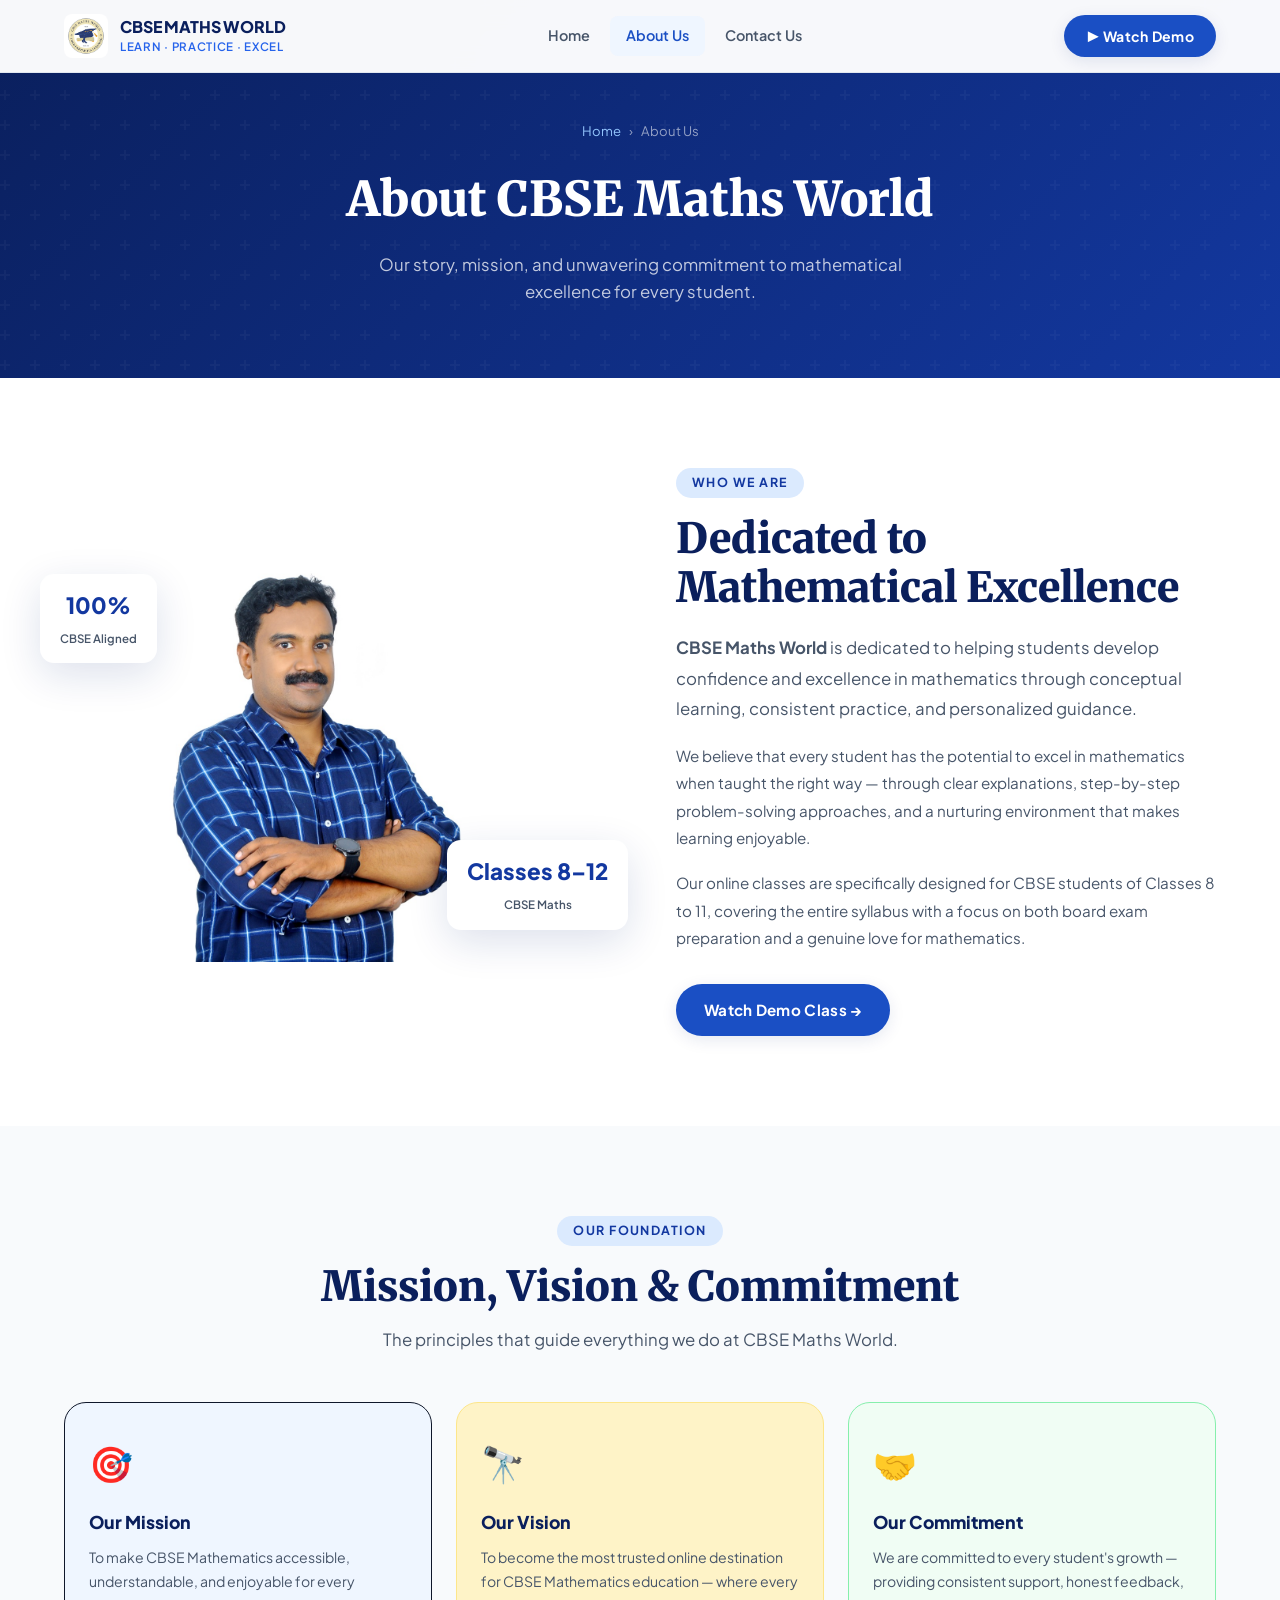
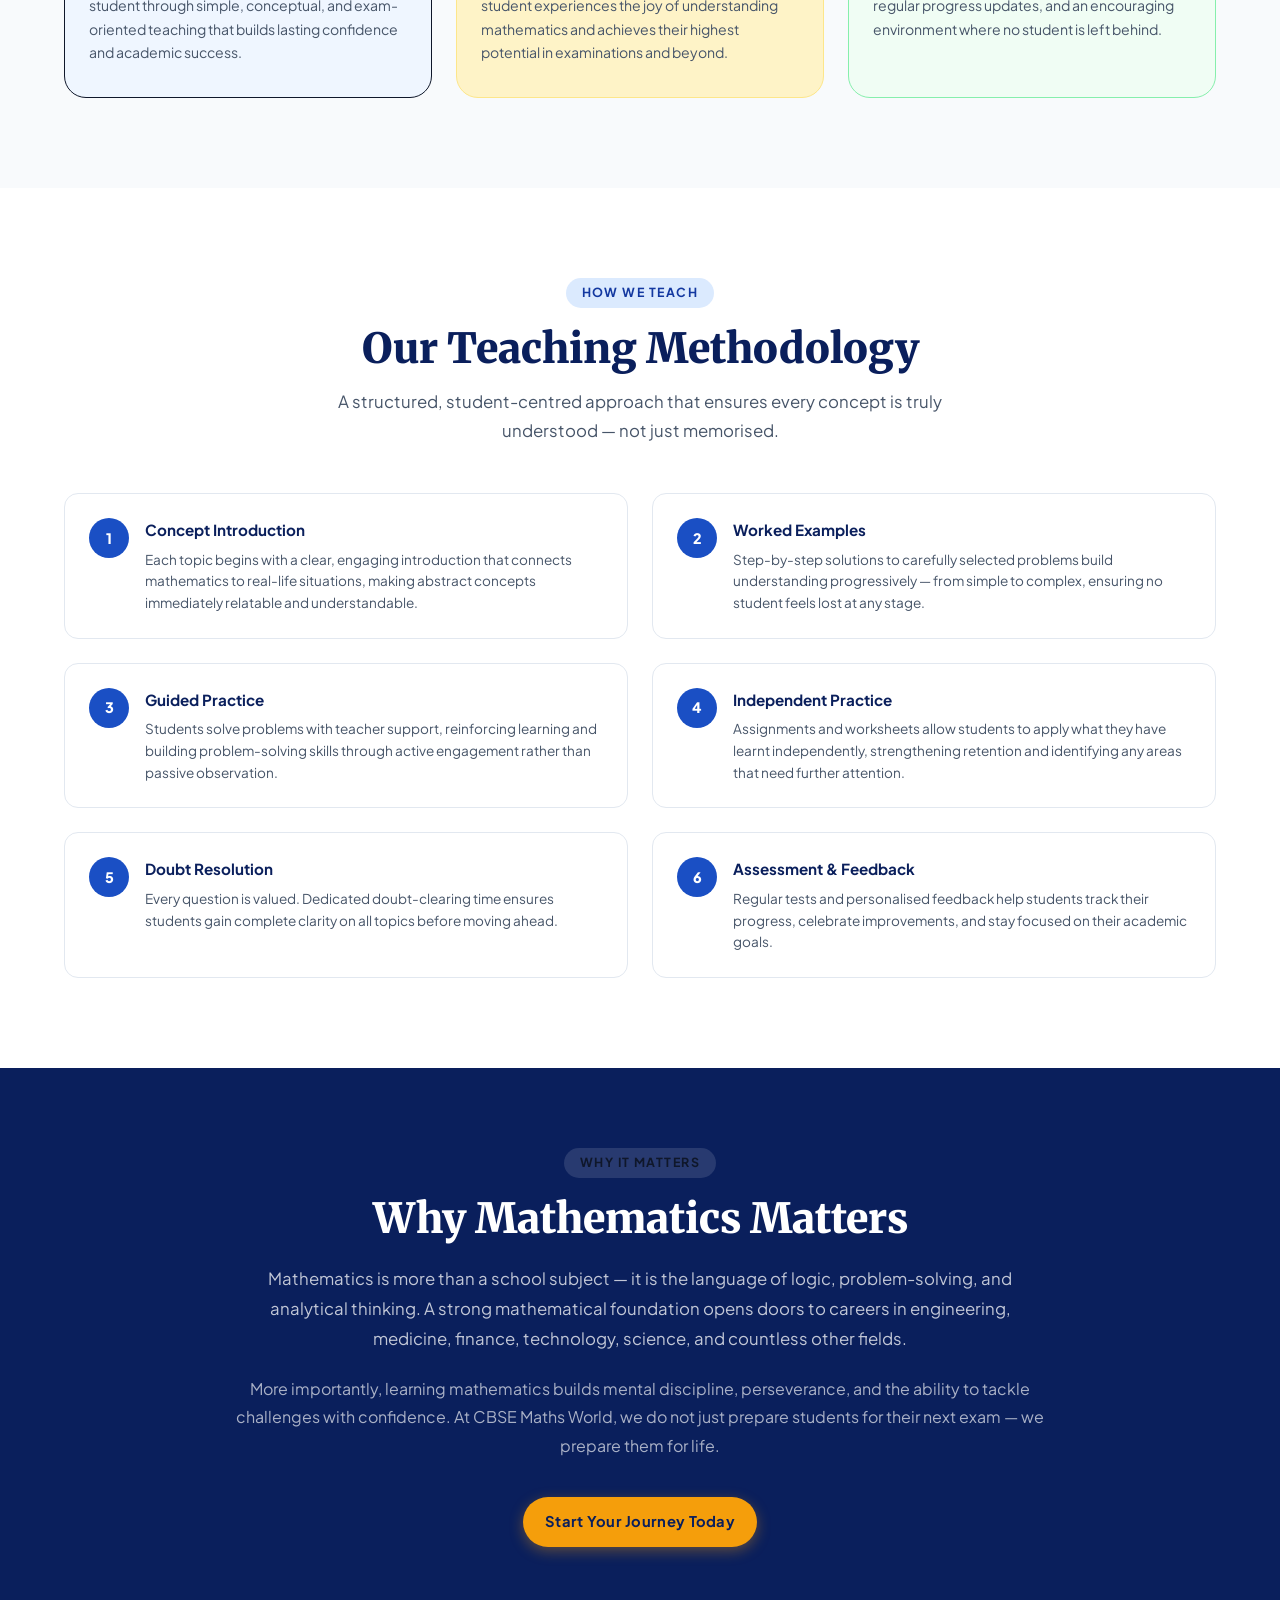
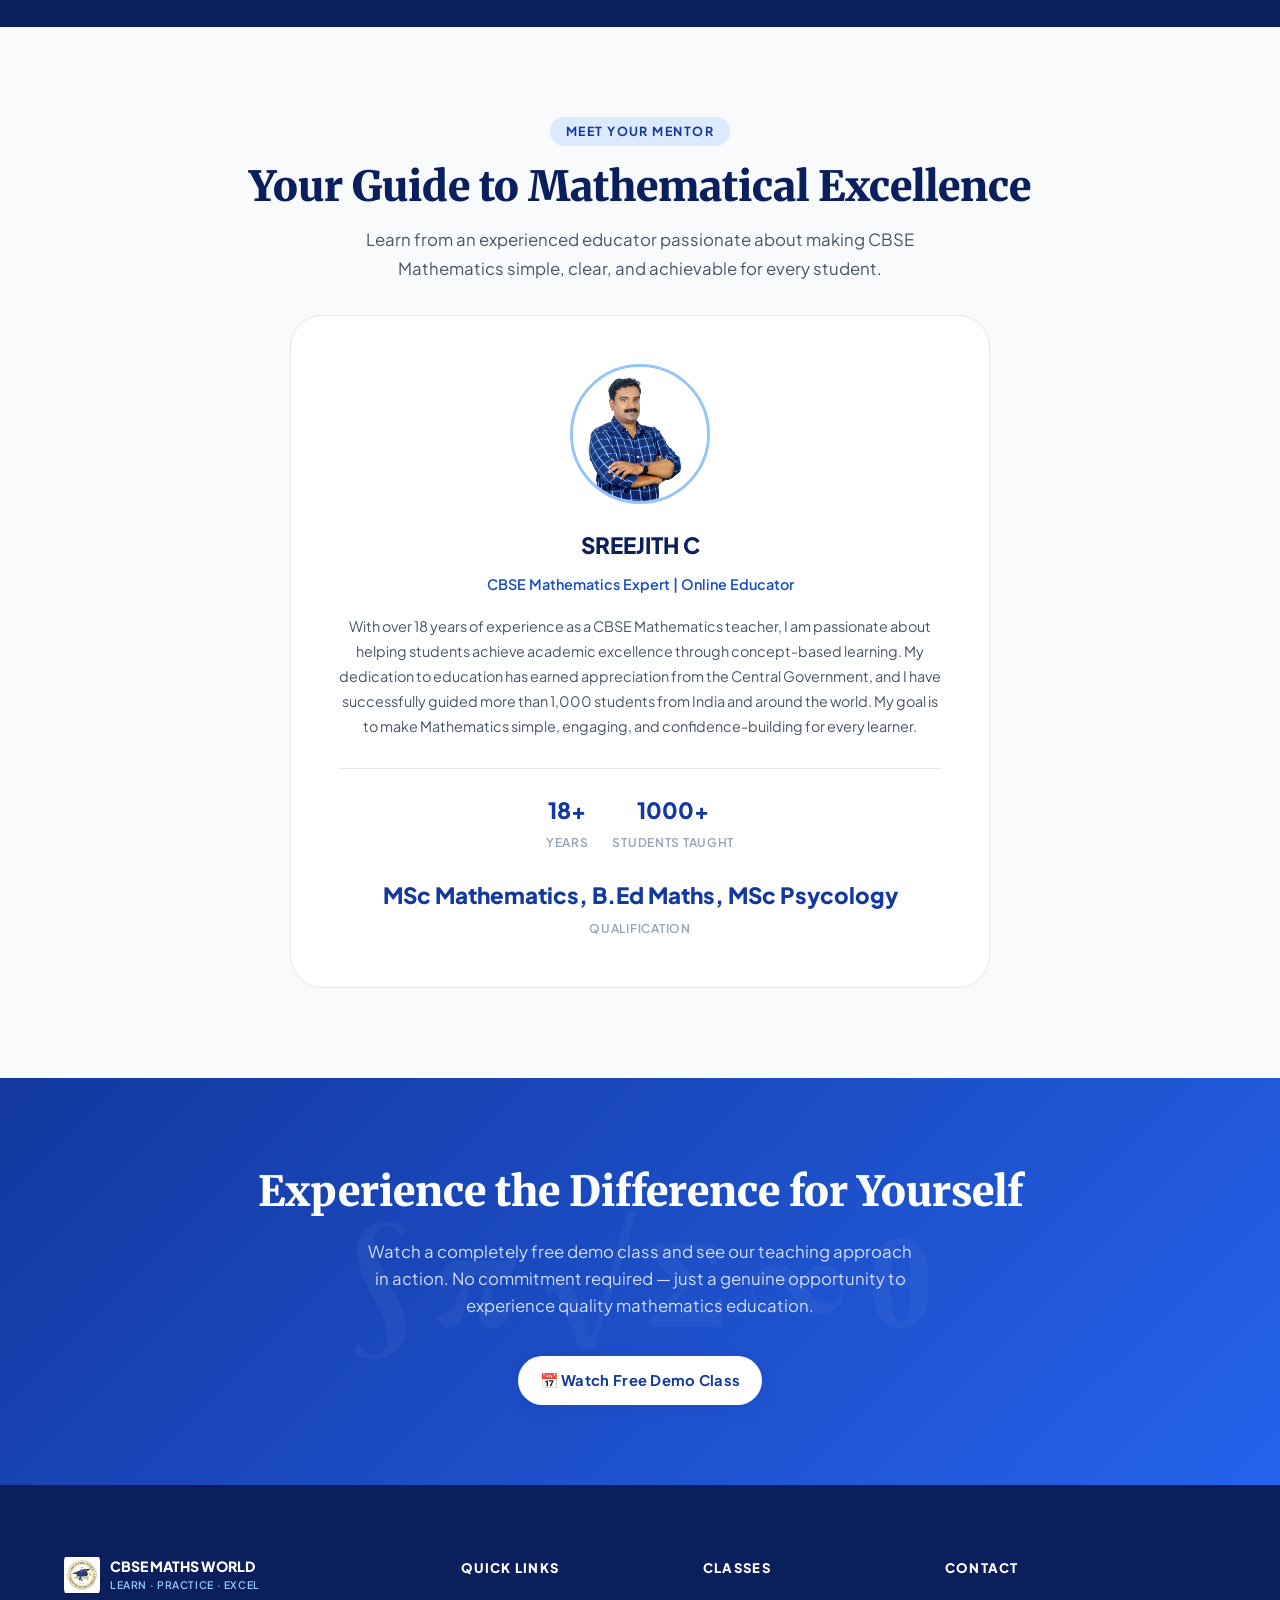
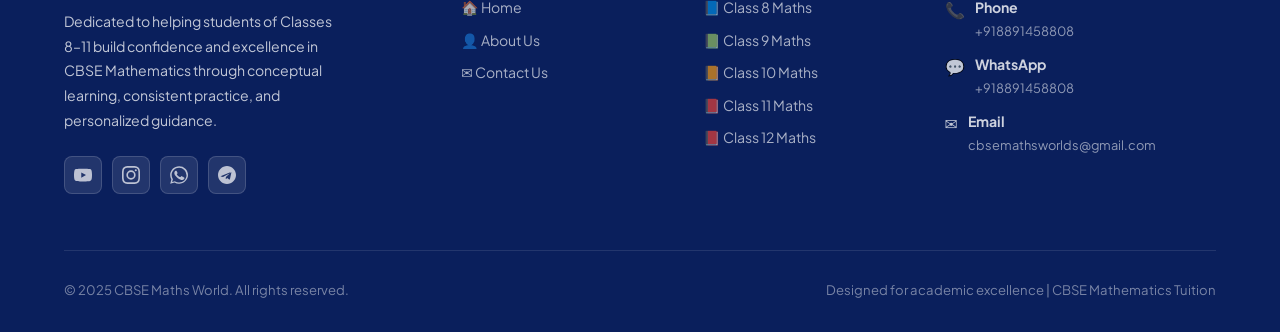
==== commit a31eb108: "Update image source in about.html" ====
--- a/pages/about.html
+++ b/pages/about.html
@@ -30,7 +30,7 @@
     <div class="about-grid">
       <div class="about-image-block">
         <img 
-          src="../images/institution.jpeg" 
+          src="../images/mentor.jpeg" 
           alt="CBSE Maths World" 
           style="width:100%;height:420px;object-fit:cover;border-radius:var(--radius-xl);"
         >
